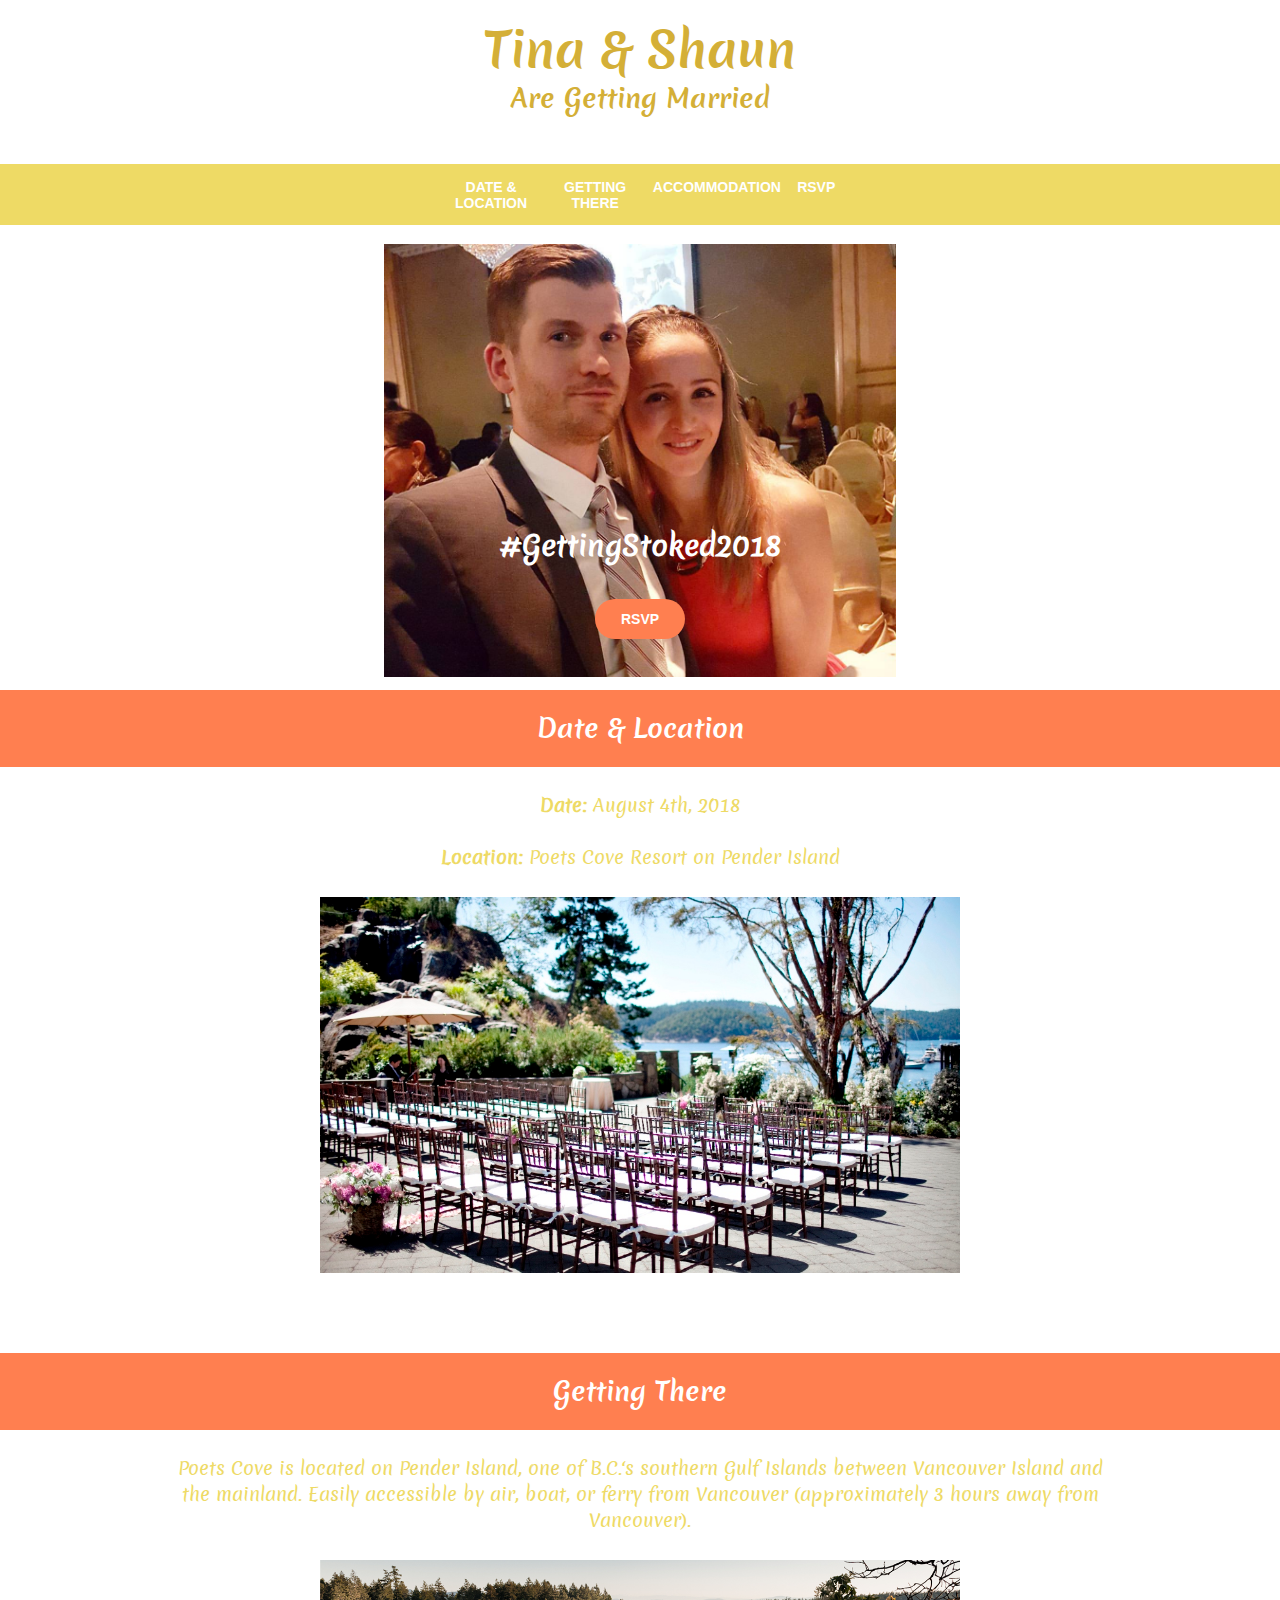
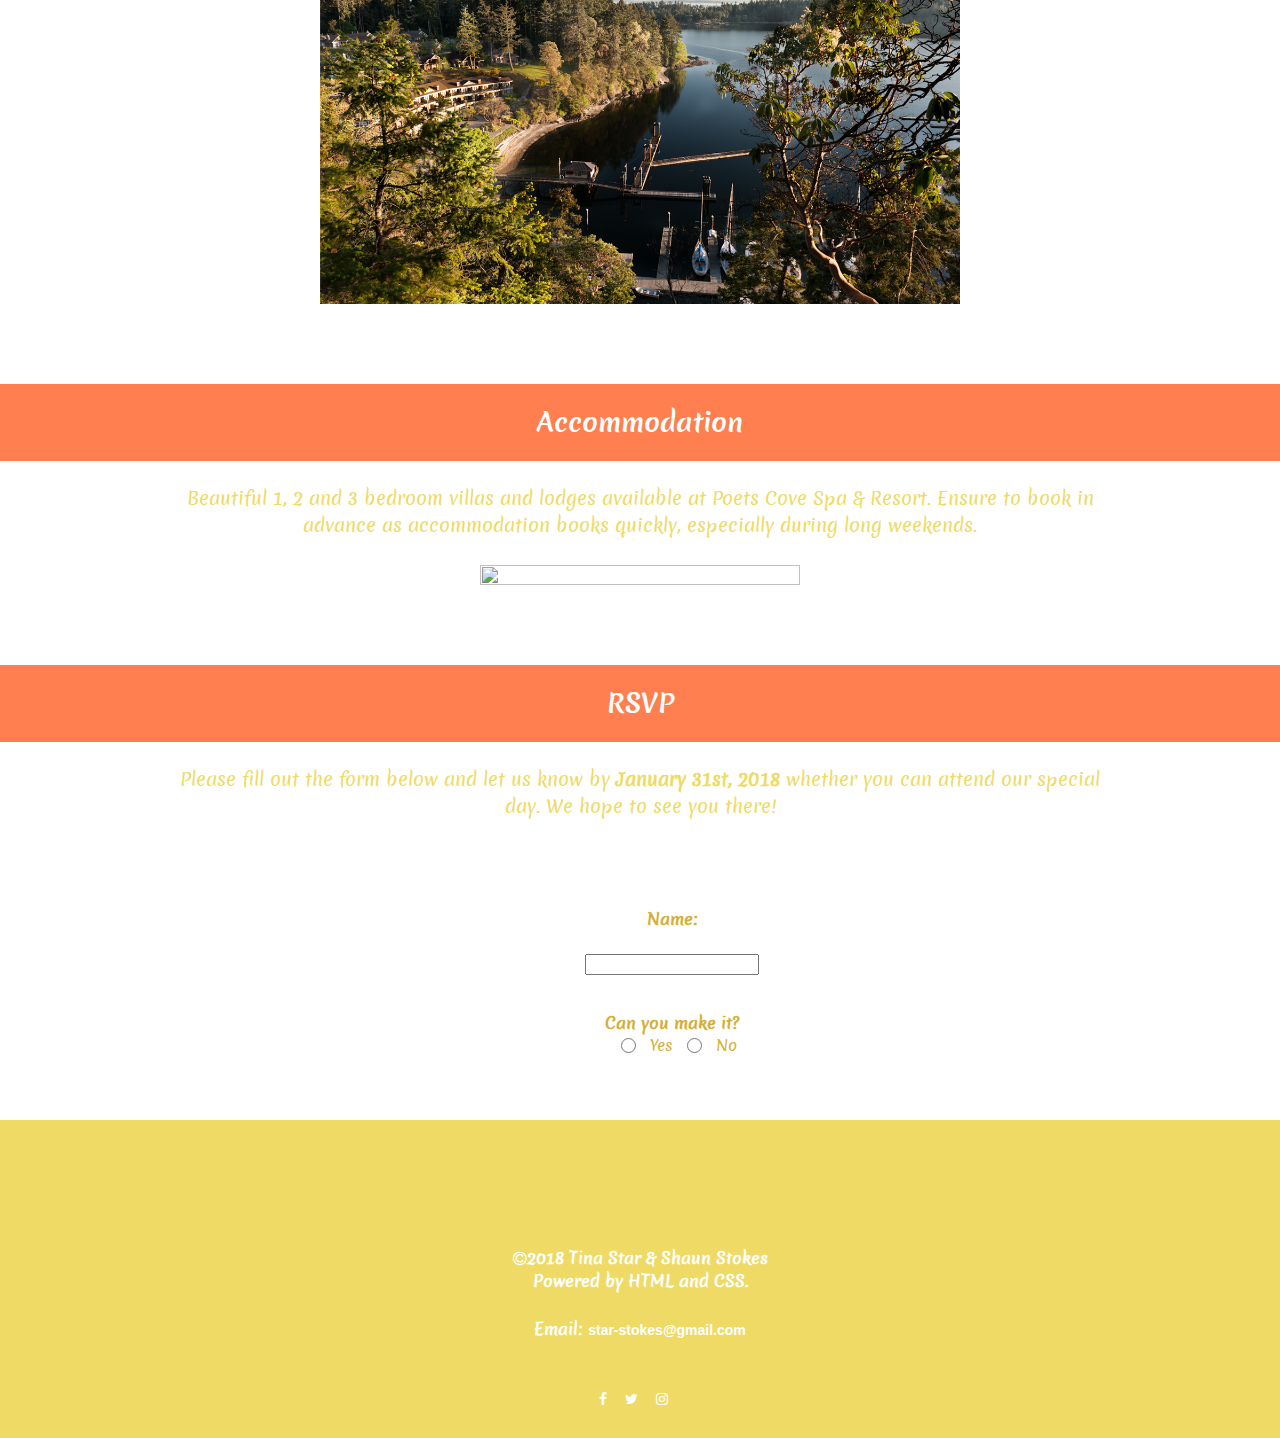
==== index.html @ e76a5363 "initial commit" ====
<!DOCTYPE html>
<html>
	<head>
		<meta charset="UTF-8" />
		<meta name="viewpoint" content="width=device-width, initial-scale=1">
			
		<title>Shaun & Tina: 08.03.18</title>
				
		<link rel="stylesheet" href="fonts/font-awesome/font-awesome/css/font-awesome.min.css">
		<link rel="stylesheet" href="reset.css" />
		<link rel="stylesheet" href="style.css" />
			
		<script src="jquery-3.2.0.min.js"></script>
		<script src="jquery-file.js"></script>
				 
	</head>
	
	<body>
		
		<div class="shaun-tina">
			<h3>Tina & Shaun</h3>
			<h2>Are Getting Married</h2>
		</div>
      
		<header>
			
			<nav>
				<article class="navigation-bar">
					<ul class="navigation">
						<li><a href="#date-location">Date & Location</a></li>
                  		<li><a href="#getting-there">Getting There</a></li>
						<li><a href="#accommodations">Accommodation</a></li>
						<li><a href="#rsvp">RSVP</a></li>
					</ul>
				</article>
			</nav>

			<h1>#GettingStoked2018</h1>
				
			<article class="rsvp-button">
				<button><a href="#rsvp">RSVP</a></button>
			</article>
        
		</header>
		
		<section id="date-location" class="date-location">
			<h2>Date & Location</h2>
         	<article class="date-location-text">
				<p><span class="date-location-bold">Date:</span> August 4th, 2018</p>
				<p><span class="date-location-bold">Location:</span> Poets Cove Resort on Pender Island</p>
				      
		
				<img class="ceremony-image" src='images/poets-cove-ceremony.jpg'/>  
			
		    </article>  
		</section>
        
		<section id="getting-there" class="getting-there">

			<h2>Getting There</h2>
         	<p>Poets Cove is located on Pender Island, one of B.C.‘s southern Gulf Islands between Vancouver Island and the mainland. Easily accessible by air, boat, or ferry from Vancouver (approximately 3 hours away from Vancouver).</p>
			<img class="poets-cove-image" src='images/poets-cove-2.jpg' alt="pooets-cove-view"/>
		
		</section>

     	<section id="accommodations" class="accommodations">
			<h2>Accommodation</h2>
         	<p>Beautiful 1, 2 and 3 bedroom villas and lodges available at Poets Cove Spa & Resort. Ensure to book in advance as accommodation books quickly, especially during long weekends.</p>
			<img class="lodge-image" src='images/poets-cove-lodge.jpg'/>  
		</section>


 		<section id="rsvp" class="rsvp-section">
      		<h2>RSVP</h2>
         	<p>Please fill out the form below and let us know by <span class="date-location-bold">January 31st, 2018</span> whether you can attend our special day. We hope to see you there!</p>
		
			<div class ="rsvp-form">

				<form id="rsvp-form">
					<p>Name:</p><br><input type="text"></input>
			
					<p>Can you make it?</p> 
					<div class="attending"> 
						<input type="radio" name="attending" value="yes" id="yes" />Yes
  				    	<input type="radio" name="attending" value="no" id="no" />No 
					</div>

					<style>label[for="hide-unless-yes"] {
     					display: none;
   						}
					</style>
					<div>
						<label for ="hide-unless-yes">
							<p>Select Entree:</p><br>
							<select> 
      							<option value="roasted-chicken" selected="selected" id="hide-unless-yes">Roasted Chicken</option>
      							<option value="prime-rib" selected="selected" id="hide-unless-yes">Prime Rib</option>
	  							<option value="vegetarian"selected="selected" id="hide-unless-yes">Vegetarian</option>
  			   				</select>
						</label>
					</div>


  					<div> 
						<label for ="hide-unless-yes">
							<p>Questions or Comments?</p><br>
							<textarea name="message" cols="20" rows="4">...
							</textarea> 
						</label>
					</div>
		
					<label for ="hide-unless-yes">
						<button class="rsvp2">RSVP
						</button>
					</label>
				</form>
			</div>
		</section>
      
		<footer>
   			<aside class="footer-left">
        		<div class="copyright-info">
					<ul>
						<li class="copyright-text"><i class= "fa fa-copyright"></i>2018 Tina Star & Shaun Stokes</li>
						<li>Powered by HTML and CSS.</li>
					</ul> 
				</div>
		
				<div class="contact-info">
					<ul>	
						<li><span class="email-contact">Email: <a href=#>star-stokes@gmail.com</a></span></li>
					</ul>
				</div>
			</aside>
 
			<aside class="footer-right">
				<div class="social-media-links">
		  	 		<ul>
		    		 	<li class="social-list"><a href=#><i class= "fa fa-facebook"></i></a><span class="social-text">&nbsp;Facebook</span></li>
						<li class="social-list"><a href=#><i class="fa fa-twitter"></i></a><span class="social-text">&nbsp;Twitter</span></li>
			 			<li class="social-list"><a href=#><i class="fa fa-instagram"></i></a><span class="social-text">&nbsp;Instagram</span></li>  
					</ul>                       
				</div>
			</aside>
		</footer>
	</body>
</html>
---- style.css ----
/*Fonts*/

@font-face {
    font-family: 'meriendabold';
    src: url('fonts/merienda-bold/merienda-bold-webfont.eot');
    src: url('fonts/merienda-bold/merienda-bold-webfont.eot?#iefix') format('embedded-opentype'),
         url('fonts/merienda-bold/merienda-bold-webfont.woff2') format('woff2'),
         url('fonts/merienda-bold/merienda-bold-webfont.woff') format('woff'),
         url('fonts/merienda-bold/merienda-bold-webfont.svg#meriendabold') format('svg');
    font-weight: normal;
    font-style: normal;

}

@font-face {
    font-family: 'meriendaregular';
    src: url('fonts/merienda-regular/merienda-regular-webfont.eot');
    src: url('fonts/merienda-regular/merienda-regular-webfont.eot?#iefix') format('embedded-opentype'),
         url('fonts/merienda-regular/merienda-regular-webfont.woff2') format('woff2'),
         url('fonts/merienda-regular/merienda-regular-webfont.woff') format('woff'),
         url('fonts/merienda-regular/merienda-regular-webfont.svg#meriendaregular') format('svg');
    font-weight: normal;
    font-style: normal;

}

/*body*/

    body {
        color: #EEDA65;
        font-family: 'meriendaregular', Arial, sans-serif;
        font-size: 16px;
	    width: 100%;
        height: 465px;
        text-align: center;
        background-color: white;
    }


    p {
        line-height: 1.5;
        margin: 5%;
    }

/*header*/

    .shaun-tina {
        font-family: 'meriendabold';
        background-color: white;
        padding-top: 5%;
        color: #D4AF37;
        font-size: 40px;
    }

    .shaun-tina h2 {
        background-color: white;
        color: #D4AF37;
        padding: 0;
        margin-top: 1%;
        font-size: 55%;
    }


    header {
        text-align: center;
        justify-content: center;
        background: linear-gradient(rgba(0,0,0,0.1),rgba(0,0,0,0.5)),
    url('images/header-image.jpg') center center;
        background-size: cover;
        background-repeat: no-repeat;
        background-position-y: 5rem;
        color: white;
        width: 100%;
        height: 100%;   
    }


/*navigation bar and logo*/
    nav {
        background-color: #EEDA65;
        margin-top: 4%;
        margin-bottom: 4%;
        text-transform: uppercase;
    }

    .navigation-bar {
        height: 10%;
        display: flex;
        justify-content: center;
        align-items: center;
    }

    nav ul {
        list-style-type: none;
        display: flex;
        padding-bottom: 0.5%;
        padding-top: 0.5%;
    }

    nav ul li {
        margin: 2%;
        font-weight: bold;
        color: white;
    }



/*links and button*/

    a {
        color:white;
        font-size: 14px;
        font-family: Arial, sans-serif;
        transition: all 0.4s ease 0.2s;
        text-decoration: none;
    }


    a:hover {
        color: #ff7f50;
    }


    .rsvp-button {
        display: flex;
        justify-content: center;
        padding-top: 5%;
        padding-bottom: 2%;
    }


    button {
        border: none;
        border-radius: 30px;
        background-color:#ff7f50;
        height: 40px;
        width: 120px;
        text-transform: uppercase;
        font-size: 18px;
        color: white;
        font-weight: bold;
        transition: all 0.5s ease-in;
    }


    header h1 {
        font-family: 'meriendaregular', Arial, sans-serif;
        font-weight: bold;  
        padding-top: 65%;
        font-size: 28px;    
    }


/*Other headers and paragraph font*/

    h2 {
        margin-top: 5%;
        margin-bottom: 5%;
        font-size: 26px;
        font-family: 'meriendabold', Arial, sans-serif;
        padding-bottom: 3%;
        padding-top: 3%;
        background-color: #ff7f50;
        color: white;
    }


    .ceremony-image, .lodge-image, .poets-cove-image {
        margin: 5%;
        padding-top: 5%;
        padding-bottom: 5%;
        height: 75%;
        width: 75%;
    }

    .date-location-bold {
        font-weight: bold;
    }


/*Form*/

    .rsvp-form p {
        font-size: 16px;
        padding: 0;
        margin: 0;
        padding-top: 20%;
        font-weight: bold;
    }

    .rsvp-form {
        display: flex;
        justify-content: center;
        width: 45%;
        color:#D4AF37;
        margin-left: 30%;
        padding-bottom: 3%;
        padding-top: 2%;
        font-size: 20px;
    }

    input {
        width: 90%;
        margin: 0%;
        margin-top: 0%;
    }

    input:focus {
        border: 1px solid #464646;
    }

    .text input{
        margin: 0;
        padding: 0;
    }


    .attending {
        width: 70%;
        margin: 0;
        display: inline-flex;
        font-size: 15px;
    }

    option, textera {
        font-family: 'meriendaregular', Arial, sans-serif;
    }

    .rsvp2 {
        width: 200px;
        margin-top: 5%;
    }

    button:hover,
    button:active {
        background-color:#D4AF37;
    }

/*Footer Section*/
    footer {
        background-color: #EEDA65;
        color: white;
        font-family: 'meriendaregular', Arial, sans-serif;
        font-weight: bold;
        align-items: center;
        width: 100%;
        height: 50%;
        margin-top: 2%;
        line-height: 1.4;
    }   

    .copyright-info {
        display: flex;
        justify-content: center;
        text-align: center;
        padding: 2%;
        padding-top: 10%;
    }

    .contact-info {
        display: flex;
        justify-content: center;
    }

    .email-contact {
         padding-bottom: 5%;
    }


    .social-media-links {
        display: inline-block;
        padding: 2%;
    }

    .social-media-links ul {
        list-style-type: none;
        display: flex;
        justify-content: center;
    }

    .social-media-links li {
        padding: 7%;
        margin-right: 40%;
        margin-bottom: 0;
        padding-top: 65%;
    }

    .social-list {
        font-family: 'meriendaregular', Arial, sans-serif;
        display: inline-block;
        padding-top: 5%;
        font-weight: bold;
    }

    .social-text {
        display: none;
    }

    a {
        text-decoration: none;
    }



/*460 width*/
@media all and (min-width: 460px) {
     header {
    background: 
    url('images/header-image.jpg') center center;
    background-size: 100%, 100%;
    background-repeat: no-repeat;
    background-position-y: 5rem;
    color: white;
    width: 100%;
    height: 100%;   
}

   body {
       height: 0%;
   }

  header h1 {
       padding-bottom: 0%;
       padding-top: 70%;
       margin: 0%;
   }

       .rsvp-button {
        display: flex;
        justify-content: center;
        padding-top: 5%;
        padding-bottom: 5%;
    }
}



/*475 width*/
@media all and (min-width: 475px) {
     header {
    background: 
    url('images/header-image.jpg') center center;
    background-size: 100%, 100%;
    background-repeat: no-repeat;
    background-position-y: 5rem;
    color: white;
    width: 100%;
    height: 120%;   
}

   body {
       height: 0%;
   }

  header h1 {
       padding-bottom: 0%;
       padding-top: 70%;
       margin: 0%;
   }

       .rsvp-button {
        display: flex;
        justify-content: center;
        padding-top: 5%;
        padding-bottom: 5%;
    }
}

/*Tablet*/


@media all and (min-width: 600px) {
   header {
    background: 
    url('images/header-image.jpg') center center;
    background-size: 100%, 100%;
    background-repeat: no-repeat;
    background-position-y: 5rem;
    color: white;
    width: 100%;
    height: 90%;   
  }

   body {
       height: 0%;
   }

  header h1 {
       padding-bottom: 0%;
       padding-top: 50%;
       margin: 0%;
   }
   

    .shaun-tina {
        padding-top: 2%;
        font-size: 300%;
    }

    .shaun-tina h2 {
        margin-bottom: 2%;
    }


    .rsvp-button {
        display: flex;
        justify-content: center;
        padding-top: 5%;
        padding-bottom: 5%;
    }


    button {
        border: none;
        border-radius: 30px;
        background-color:#ff7f50;
        height: 40px;
        width: 90px;
        text-transform: uppercase;
        font-size: 18px;
        color: white;
        font-weight: bold;
        transition: all 0.5s ease-in;
    }


    p {
        font-size: 110%;
        margin-left: 5%;
        margin-right: 5%;
        margin-top: 2%;
        margin-bottom: 2%;
    }

    h2 {
        margin-top: 1%;
        margin-bottom: 0;
        padding: 2%;
    }

    .ceremony-image, .lodge-image, .poets-cove-image {
        margin-top: 0;
        padding-top: 0;
        padding-bottom: 0;
        height: 50%;
        width: 50%;
    }

    footer {
        height: 70%;
    }

}


/*Desktop*/


@media all and (min-width: 1140px) {
   header {
        background-size: 40%, 40%;
        background-position-y: 5rem;
        height: 80%;   
    }

  header h1 {
       padding-bottom: 0%;
       padding-top: 20%;
       margin: 0%;
   }
   

    .shaun-tina {
        padding-top: 2%;
        font-size: 300%;
    }

    .shaun-tina h2 {
        margin-bottom: 2%;
    }


    .rsvp-button {
        padding-top: 3%;
        padding-bottom: 3%;
    }


    button {
        width: 7%;
    }


    p {
        font-size: 110%;
        margin-left: 13%;
        margin-right: 13%;
        margin-top: 2%;
        margin-bottom: 2%;  
    }

    h2 {
        margin-top: 1%;
        margin-bottom: 0;
        padding: 2%;
    }

    .ceremony-image, .lodge-image, .poets-cove-image {
        margin-top: 0;
        padding-top: 0;
        padding-bottom: 0;
        height: 50%;
        width: 50%;
    }

footer {
    height: 70%;
}

}
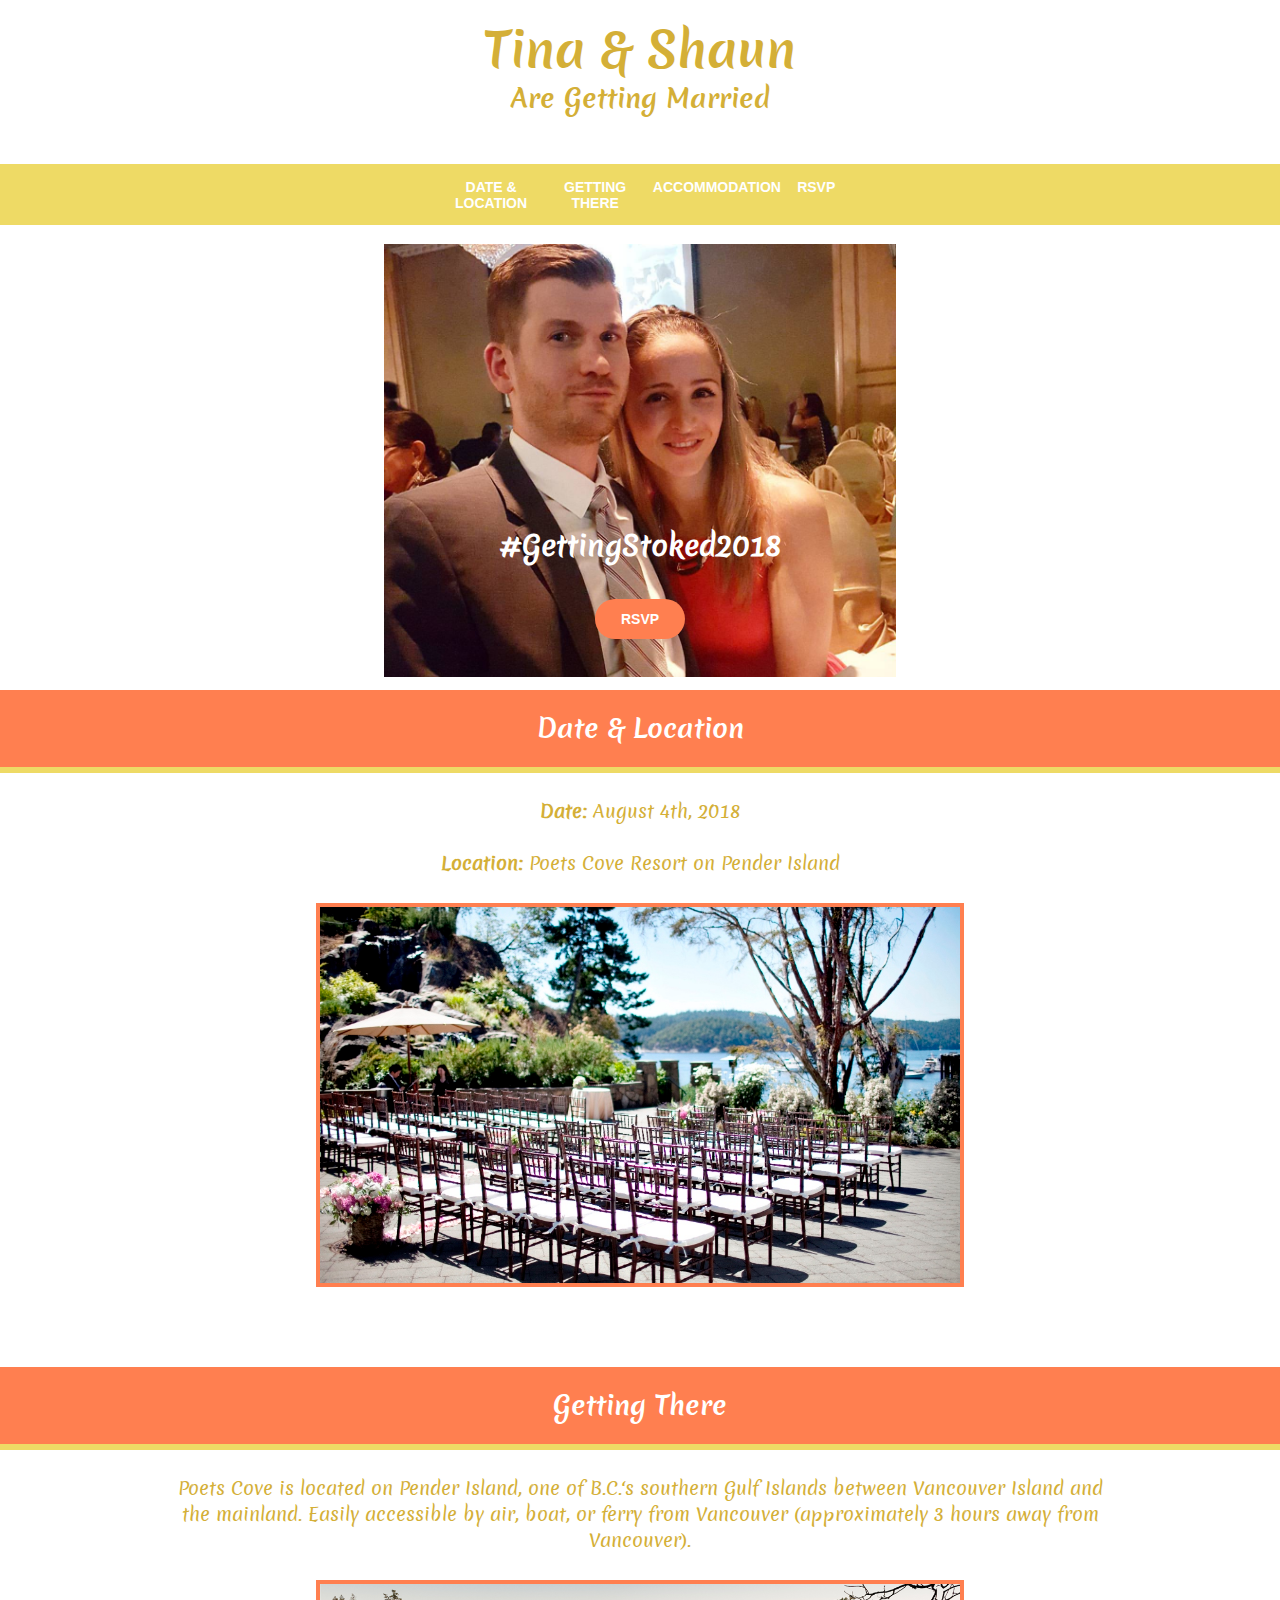
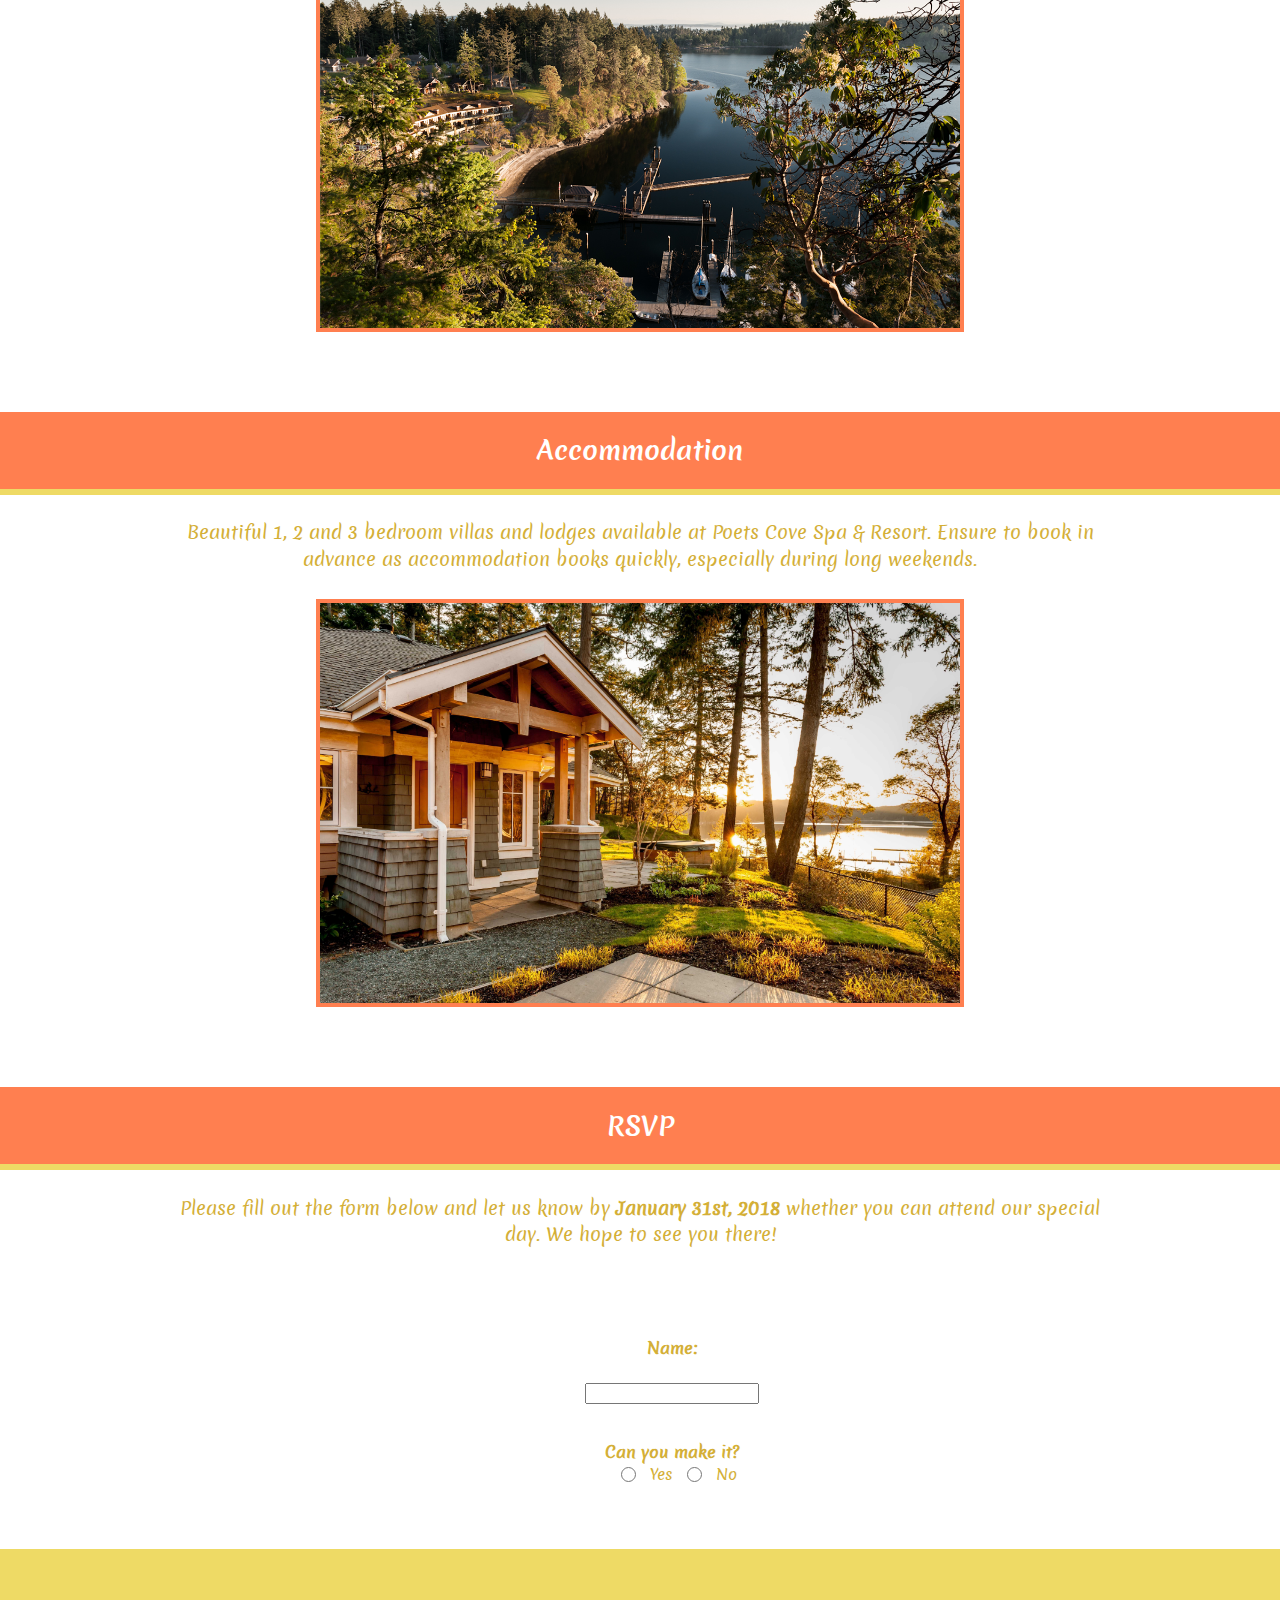
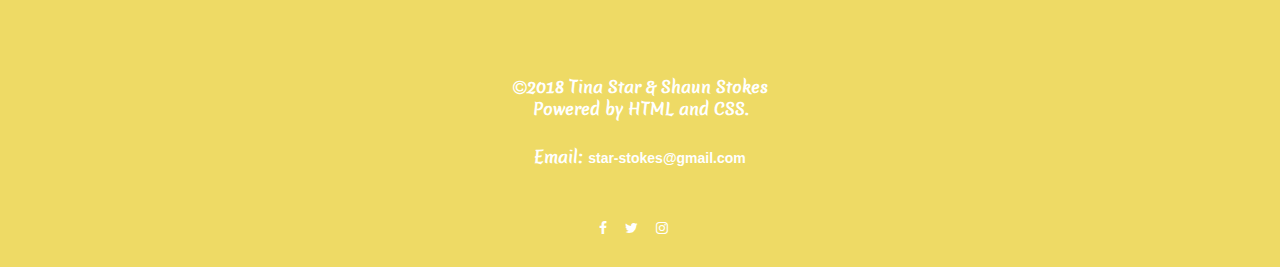
==== commit bdceec40: "changed poets-cove-lodge image" ====
--- a/index.html
+++ b/index.html
@@ -66,7 +66,7 @@
      	<section id="accommodations" class="accommodations">
 			<h2>Accommodation</h2>
          	<p>Beautiful 1, 2 and 3 bedroom villas and lodges available at Poets Cove Spa & Resort. Ensure to book in advance as accommodation books quickly, especially during long weekends.</p>
-			<img class="lodge-image" src='images/poets-cove-lodge.jpg'/>  
+			<img class="lodge-image" src='images/poets-cove-lodge.JPG'/>  
 		</section>
 
 
--- a/style.css
+++ b/style.css
@@ -27,7 +27,7 @@
 /*body*/
 
     body {
-        color: #EEDA65;
+        color: #D4AF37;
         font-family: 'meriendaregular', Arial, sans-serif;
         font-size: 16px;
 	    width: 100%;
@@ -58,6 +58,7 @@
         padding: 0;
         margin-top: 1%;
         font-size: 55%;
+        border-bottom: none;
     }
 
 
@@ -118,6 +119,10 @@
 
     a:hover {
         color: #ff7f50;
+    }
+        
+    li a:hover {
+        border-bottom: 2px solid white;
     }
 
 
@@ -162,6 +167,7 @@
         padding-top: 3%;
         background-color: #ff7f50;
         color: white;
+        border-bottom: 6px solid #EEDA65;
     }
 
 
@@ -171,6 +177,7 @@
         padding-bottom: 5%;
         height: 75%;
         width: 75%;
+        border: 4px solid #ff7f50;
     }
 
     .date-location-bold {
